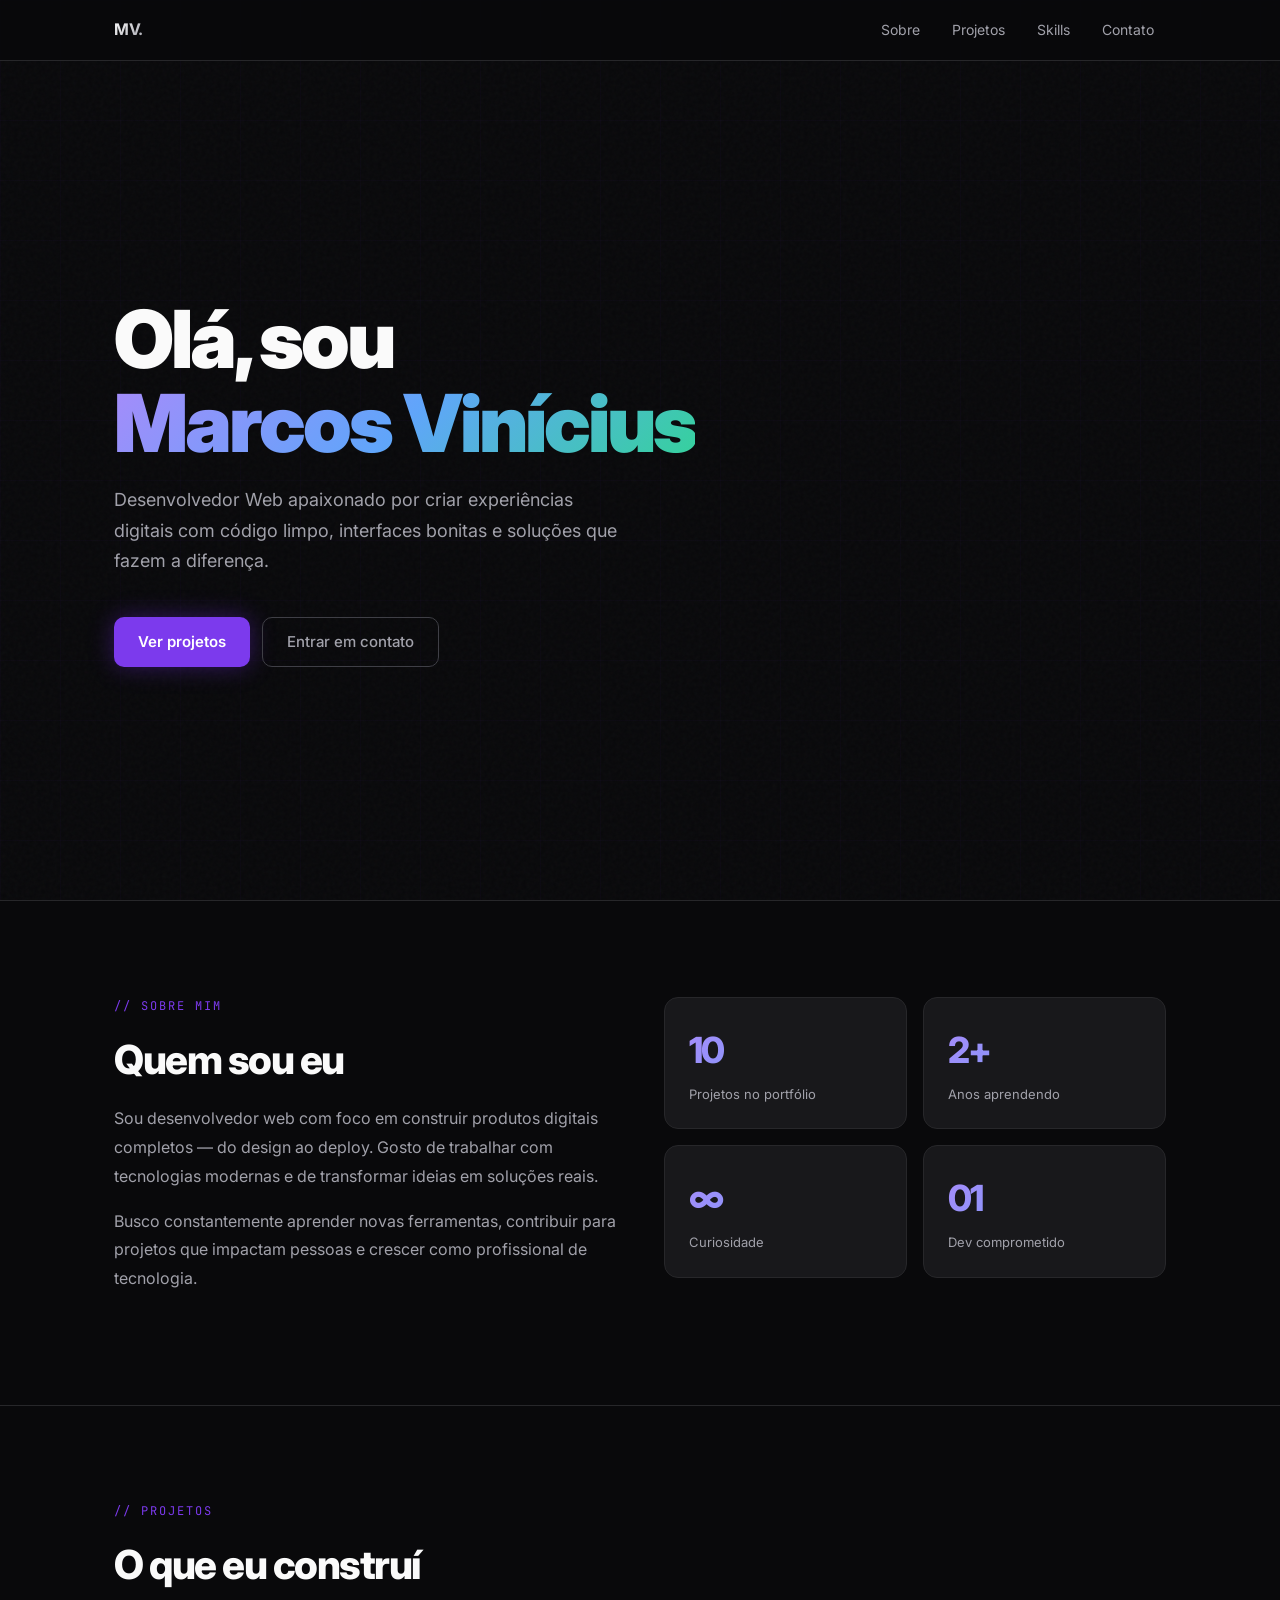
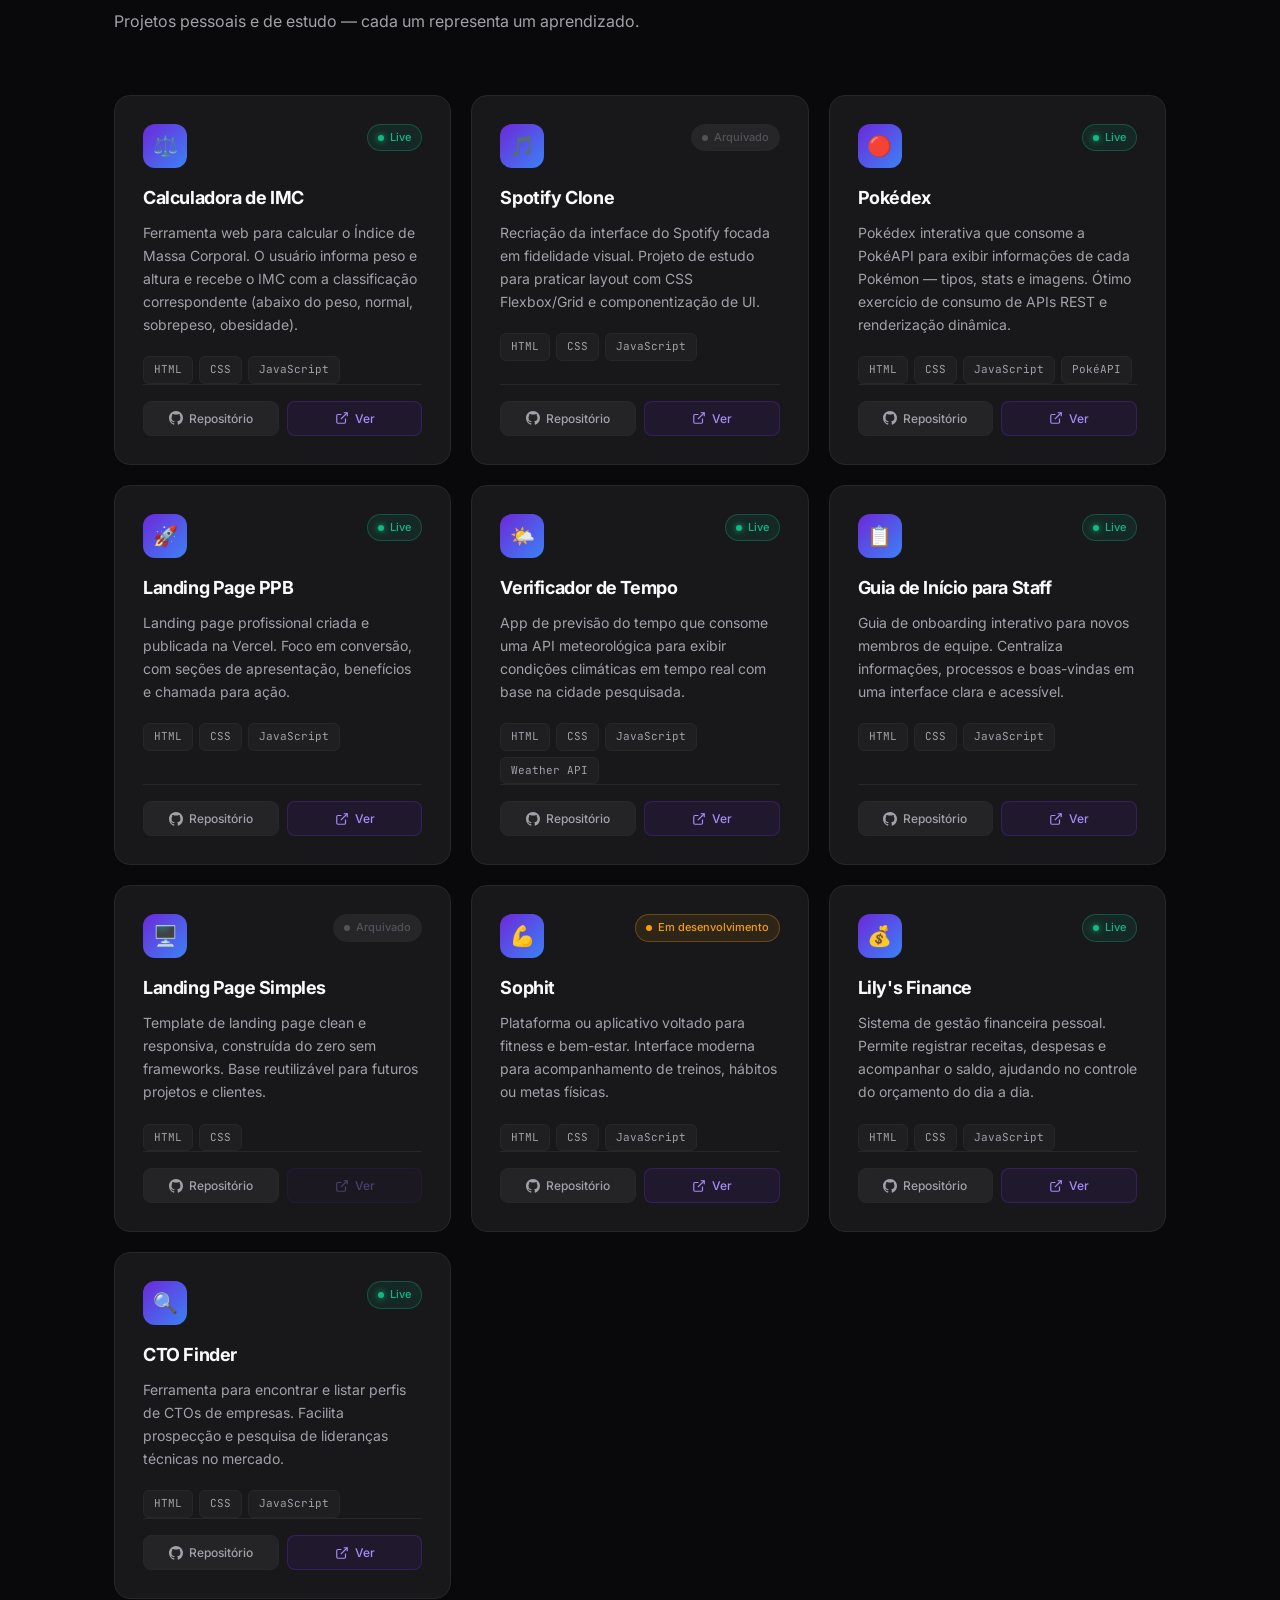
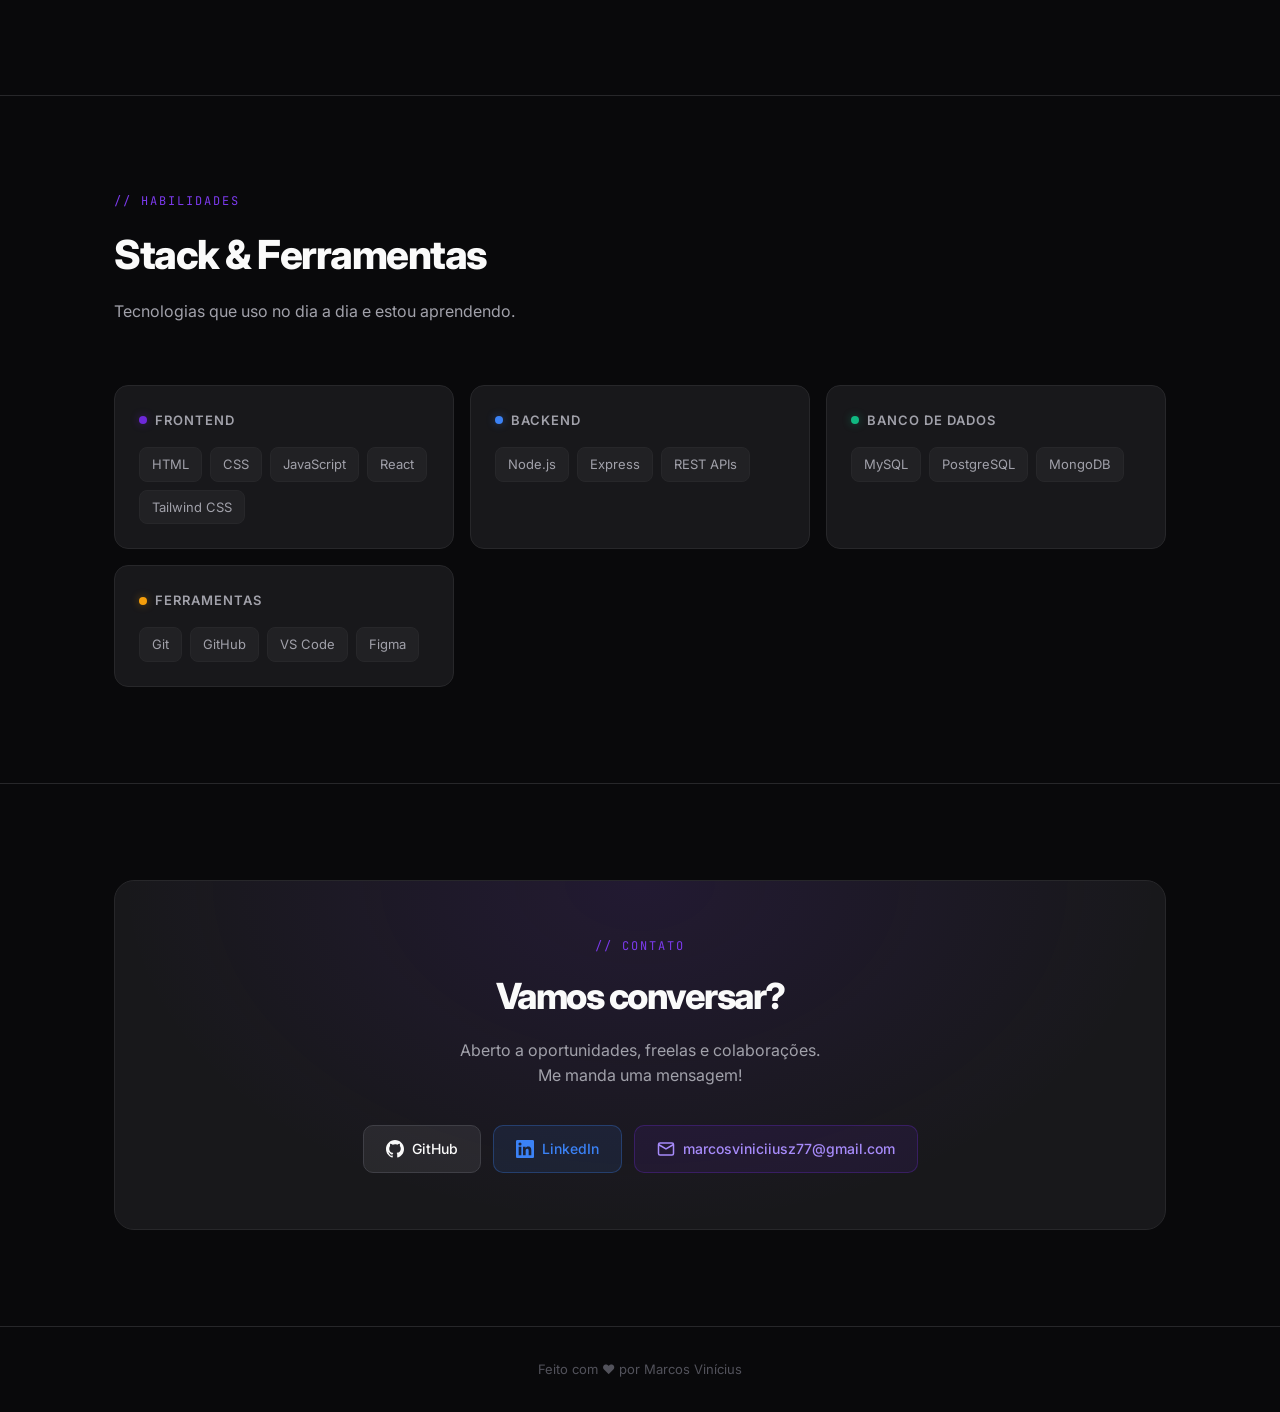
==== index.html @ c7d5b939 "first commit" ====
<!DOCTYPE html>
<html lang="pt-BR">
<head>
  <meta charset="UTF-8" />
  <meta name="viewport" content="width=device-width, initial-scale=1.0" />
  <title>Marcos Vinícius — Portfólio</title>

  <!-- Fontes -->
  <link rel="preconnect" href="https://fonts.googleapis.com" />
  <link href="https://fonts.googleapis.com/css2?family=Inter:wght@300;400;500;600;700;800;900&family=JetBrains+Mono:wght@400;500&display=swap" rel="stylesheet" />

  <!-- Estilos -->
  <link rel="stylesheet" href="style.css" />
</head>
<body>

  <!-- Background decorativo -->
  <div class="grid-bg"></div>
  <div class="noise"></div>

  <div class="content">

    <!-- ── Navegação ──────────────────────────── -->
    <nav>
      <div class="nav-inner">
        <span class="nav-logo">MV<span style="color:var(--accent-2);">.</span></span>
        <div class="nav-links">
          <a href="#sobre">Sobre</a>
          <a href="#projetos">Projetos</a>
          <a href="#skills">Skills</a>
          <a href="#contato">Contato</a>
        </div>
      </div>
    </nav>

    <!-- ── Hero ───────────────────────────────── -->
    <section id="hero">
      <div>
        <h1 class="hero-title">
          Olá, sou<br/>
          <span class="gradient">Marcos Vinícius</span>
        </h1>
        <p class="hero-sub">
          Desenvolvedor Web apaixonado por criar experiências digitais com código limpo,
          interfaces bonitas e soluções que fazem a diferença.
        </p>
        <div class="hero-btns">
          <a href="#projetos" class="btn-primary">Ver projetos</a>
          <a href="#contato"  class="btn-secondary">Entrar em contato</a>
        </div>
      </div>
    </section>

    <hr class="divider" />

    <!-- ── Sobre ──────────────────────────────── -->
    <section id="sobre">
      <div class="about-grid">
        <div class="about-text">
          <div class="section-label">// sobre mim</div>
          <h2 class="section-title">Quem sou eu</h2>
          <!-- ✏️ EDITE: atualize sua bio aqui -->
          <p>
            Sou desenvolvedor web com foco em construir produtos digitais completos — do design ao deploy.
            Gosto de trabalhar com tecnologias modernas e de transformar ideias em soluções reais.
          </p>
          <p>
            Busco constantemente aprender novas ferramentas, contribuir para projetos que impactam
            pessoas e crescer como profissional de tecnologia.
          </p>
        </div>
        <div class="about-stats">
          <div class="stat-card">
            <div class="stat-num" id="proj-count">0</div>
            <div class="stat-label">Projetos no portfólio</div>
          </div>
          <div class="stat-card">
            <div class="stat-num">2+</div>
            <div class="stat-label">Anos aprendendo</div>
          </div>
          <div class="stat-card">
            <div class="stat-num">∞</div>
            <div class="stat-label">Curiosidade</div>
          </div>
          <div class="stat-card">
            <div class="stat-num">01</div>
            <div class="stat-label">Dev comprometido</div>
          </div>
        </div>
      </div>
    </section>

    <hr class="divider" />

    <!-- ── Projetos ───────────────────────────── -->
    <section id="projetos">
      <div class="section-label">// projetos</div>
      <h2 class="section-title">O que eu construí</h2>
      <p class="section-sub">Projetos pessoais e de estudo — cada um representa um aprendizado.</p>
      <div class="projects-grid" id="projects-container"></div>
    </section>

    <hr class="divider" />

    <!-- ── Skills ────────────────────────────── -->
    <section id="skills">
      <div class="section-label">// habilidades</div>
      <h2 class="section-title">Stack & Ferramentas</h2>
      <p class="section-sub">Tecnologias que uso no dia a dia e estou aprendendo.</p>
      <div class="skills-grid" id="skills-container"></div>
    </section>

    <hr class="divider" />

    <!-- ── Contato ────────────────────────────── -->
    <section id="contato">
      <div class="contact-card">
        <div class="section-label" style="margin-bottom:12px;">// contato</div>
        <h2 class="contact-title">Vamos conversar?</h2>
        <p class="contact-sub">
          Aberto a oportunidades, freelas e colaborações.<br/>
          Me manda uma mensagem!
        </p>
        <div class="contact-links" id="contact-links"></div>
      </div>
    </section>

    <footer>
      <span>Feito com ❤️ por Marcos Vinícius</span>
    </footer>

  </div>

  <!-- Scripts -->
  <script src="script.js"></script>

</body>
</html>
---- style.css ----
/* ============================================================
   PORTFÓLIO — style.css
   ============================================================ */

*, *::before, *::after { box-sizing: border-box; margin: 0; padding: 0; }

:root {
  --bg: #09090b;
  --bg-card: #18181b;
  --bg-card-hover: #1f1f23;
  --border: #27272a;
  --border-accent: #3f3f46;
  --text: #fafafa;
  --text-muted: #a1a1aa;
  --text-subtle: #52525b;
  --accent: #6d28d9;
  --accent-2: #7c3aed;
  --accent-glow: rgba(109,40,217,0.4);
  --green: #10b981;
  --blue: #3b82f6;
  --orange: #f59e0b;
  --pink: #ec4899;
  --cyan: #06b6d4;
}

html { scroll-behavior: smooth; }

body {
  font-family: 'Inter', sans-serif;
  background: var(--bg);
  color: var(--text);
  line-height: 1.6;
  min-height: 100vh;
}

/* ── Scrollbar ─────────────────────────────────────────────── */
::-webkit-scrollbar { width: 6px; }
::-webkit-scrollbar-track { background: var(--bg); }
::-webkit-scrollbar-thumb { background: var(--border-accent); border-radius: 3px; }

/* ── Background decorativo ──────────────────────────────────── */
.grid-bg {
  position: fixed; inset: 0; z-index: 0; pointer-events: none;
  background-image:
    linear-gradient(rgba(109,40,217,0.03) 1px, transparent 1px),
    linear-gradient(90deg, rgba(109,40,217,0.03) 1px, transparent 1px);
  background-size: 60px 60px;
}

.noise {
  position: fixed; inset: 0; z-index: 0; pointer-events: none; opacity: 0.03;
  background-image: url("data:image/svg+xml,%3Csvg viewBox='0 0 256 256' xmlns='http://www.w3.org/2000/svg'%3E%3Cfilter id='n'%3E%3CfeTurbulence type='fractalNoise' baseFrequency='0.9' numOctaves='4' stitchTiles='stitch'/%3E%3C/filter%3E%3Crect width='100%25' height='100%25' filter='url(%23n)'/%3E%3C/svg%3E");
}

.content { position: relative; z-index: 1; }

/* ── Navegação ──────────────────────────────────────────────── */
nav {
  position: fixed; top: 0; left: 0; right: 0; z-index: 100;
  border-bottom: 1px solid var(--border);
  background: rgba(9,9,11,0.85);
  backdrop-filter: blur(20px);
}

.nav-inner {
  max-width: 1100px; margin: 0 auto;
  padding: 0 24px;
  height: 60px;
  display: flex; align-items: center; justify-content: space-between;
}

.nav-logo {
  font-weight: 700; font-size: 16px; letter-spacing: -0.5px;
  background: linear-gradient(135deg, #fff 0%, var(--text-muted) 100%);
  -webkit-background-clip: text; -webkit-text-fill-color: transparent;
}

.nav-links { display: flex; gap: 8px; }

.nav-links a {
  color: var(--text-muted); text-decoration: none; font-size: 14px;
  padding: 6px 12px; border-radius: 6px; transition: all .2s;
}

.nav-links a:hover { color: var(--text); background: rgba(255,255,255,0.05); }

/* ── Sections ───────────────────────────────────────────────── */
section { max-width: 1100px; margin: 0 auto; padding: 96px 24px; }

/* ── Hero ───────────────────────────────────────────────────── */
#hero {
  padding-top: 160px; padding-bottom: 96px;
  display: grid; align-items: center; min-height: 100vh;
}

.hero-badge {
  display: inline-flex; align-items: center; gap: 8px;
  background: rgba(109,40,217,0.1); border: 1px solid rgba(109,40,217,0.3);
  border-radius: 100px; padding: 6px 14px; font-size: 13px;
  color: #a78bfa; margin-bottom: 28px;
}

.hero-badge-dot {
  width: 6px; height: 6px; border-radius: 50%;
  background: var(--green);
  box-shadow: 0 0 6px var(--green);
  animation: pulse 2s infinite;
}

@keyframes pulse {
  0%, 100% { opacity: 1; }
  50% { opacity: 0.4; }
}

.hero-title {
  font-size: clamp(40px, 7vw, 80px);
  font-weight: 900; line-height: 1.05;
  letter-spacing: -3px; margin-bottom: 20px;
}

.hero-title .gradient {
  background: linear-gradient(135deg, #a78bfa 0%, #60a5fa 50%, #34d399 100%);
  -webkit-background-clip: text; -webkit-text-fill-color: transparent;
}

.hero-sub {
  font-size: 18px; color: var(--text-muted); max-width: 520px;
  line-height: 1.7; margin-bottom: 40px;
}

.hero-btns { display: flex; gap: 12px; flex-wrap: wrap; }

/* ── Botões ─────────────────────────────────────────────────── */
.btn-primary {
  display: inline-flex; align-items: center; gap: 8px;
  background: var(--accent-2); color: #fff;
  border: none; border-radius: 10px;
  padding: 12px 24px; font-size: 15px; font-weight: 600;
  cursor: pointer; text-decoration: none;
  transition: all .2s; box-shadow: 0 0 24px var(--accent-glow);
}

.btn-primary:hover {
  background: #7c3aed; transform: translateY(-1px);
  box-shadow: 0 0 36px var(--accent-glow);
}

.btn-secondary {
  display: inline-flex; align-items: center; gap: 8px;
  background: transparent; color: var(--text-muted);
  border: 1px solid var(--border-accent); border-radius: 10px;
  padding: 12px 24px; font-size: 15px; font-weight: 500;
  cursor: pointer; text-decoration: none; transition: all .2s;
}

.btn-secondary:hover {
  color: var(--text); border-color: var(--text-subtle);
  background: rgba(255,255,255,0.03);
}

/* ── Cabeçalhos de seção ────────────────────────────────────── */
.section-label {
  font-family: 'JetBrains Mono', monospace;
  font-size: 12px; color: var(--accent-2); letter-spacing: 2px;
  text-transform: uppercase; margin-bottom: 12px;
}

.section-title {
  font-size: clamp(28px, 4vw, 40px); font-weight: 800;
  letter-spacing: -1.5px; margin-bottom: 12px;
}

.section-sub {
  font-size: 16px; color: var(--text-muted); margin-bottom: 60px;
}

/* ── Divisor ────────────────────────────────────────────────── */
.divider { border: none; border-top: 1px solid var(--border); margin: 0; }

/* ── Sobre ──────────────────────────────────────────────────── */
.about-grid { display: grid; grid-template-columns: 1fr 1fr; gap: 48px; align-items: start; }

.about-text p { color: var(--text-muted); line-height: 1.8; margin-bottom: 16px; }

.about-stats { display: grid; grid-template-columns: 1fr 1fr; gap: 16px; }

.stat-card {
  background: var(--bg-card); border: 1px solid var(--border);
  border-radius: 14px; padding: 24px; transition: border-color .2s;
}

.stat-card:hover { border-color: var(--border-accent); }

.stat-num {
  font-size: 36px; font-weight: 800; letter-spacing: -2px;
  background: linear-gradient(135deg, #a78bfa, #60a5fa);
  -webkit-background-clip: text; -webkit-text-fill-color: transparent;
}

.stat-label { font-size: 13px; color: var(--text-muted); margin-top: 4px; }

/* ── Projetos ───────────────────────────────────────────────── */
.projects-grid { display: grid; grid-template-columns: repeat(auto-fill, minmax(320px, 1fr)); gap: 20px; }

.project-card {
  background: var(--bg-card); border: 1px solid var(--border);
  border-radius: 16px; padding: 28px;
  transition: all .25s;
  position: relative; overflow: hidden;
  display: flex; flex-direction: column;
}

.project-card::before {
  content: ''; position: absolute; inset: 0;
  background: linear-gradient(135deg, var(--accent-glow) 0%, transparent 60%);
  opacity: 0; transition: opacity .3s;
  pointer-events: none; /* ← impede bloqueio de cliques */
  z-index: 0;
}

.project-card:hover {
  border-color: rgba(109,40,217,0.5); transform: translateY(-3px);
  box-shadow: 0 20px 40px rgba(0,0,0,0.4);
}

.project-card:hover::before { opacity: 1; }

.project-header {
  display: flex; justify-content: space-between;
  align-items: flex-start; margin-bottom: 16px;
  position: relative; z-index: 1;
}

.project-icon {
  width: 44px; height: 44px; border-radius: 12px;
  background: linear-gradient(135deg, var(--accent), var(--blue));
  display: flex; align-items: center; justify-content: center;
  font-size: 20px;
}

.project-links { display: flex; gap: 8px; }

.project-link {
  width: 34px; height: 34px; border-radius: 8px;
  background: rgba(255,255,255,0.05); border: 1px solid var(--border);
  display: flex; align-items: center; justify-content: center;
  color: var(--text-muted); text-decoration: none;
  transition: all .2s;
}

.project-link:hover {
  color: var(--text); background: rgba(255,255,255,0.1);
  border-color: var(--border-accent);
}

.project-link svg { width: 16px; height: 16px; }

/* ── Rodapé do card com botões de link ──────────────────────── */
.project-footer {
  display: flex; gap: 8px;
  margin-top: auto;   /* empurra sempre para o fundo do card */
  padding-top: 16px;
  border-top: 1px solid var(--border);
  position: relative; z-index: 1;
}

.project-btn {
  display: inline-flex; align-items: center; gap: 6px;
  padding: 7px 14px; border-radius: 8px;
  font-size: 12px; font-weight: 500;
  text-decoration: none; transition: all .2s;
  flex: 1; justify-content: center; white-space: nowrap;
}

.project-btn svg { width: 14px; height: 14px; flex-shrink: 0; }

.project-btn-gh {
  background: rgba(255,255,255,0.05);
  border: 1px solid var(--border);
  color: var(--text-muted);
}
.project-btn-gh:hover {
  color: var(--text);
  background: rgba(255,255,255,0.1);
  border-color: var(--border-accent);
}

.project-btn-demo {
  background: rgba(109,40,217,0.1);
  border: 1px solid rgba(109,40,217,0.3);
  color: #a78bfa;
}
.project-btn-demo:hover {
  background: rgba(109,40,217,0.2);
  border-color: rgba(109,40,217,0.5);
  color: #c4b5fd;
}

.project-btn-disabled {
  opacity: 0.35;
  cursor: not-allowed;
  pointer-events: none;
}

.project-title { font-size: 18px; font-weight: 700; margin-bottom: 8px; letter-spacing: -0.4px; position: relative; z-index: 1; }

.project-desc { font-size: 14px; color: var(--text-muted); line-height: 1.65; margin-bottom: 20px; position: relative; z-index: 1; }

.project-tags { display: flex; flex-wrap: wrap; gap: 6px; position: relative; z-index: 1; }

.tag {
  font-family: 'JetBrains Mono', monospace;
  font-size: 11px; padding: 4px 10px; border-radius: 6px;
  border: 1px solid var(--border); color: var(--text-muted);
  background: rgba(255,255,255,0.03);
}

.project-status {
  display: inline-flex; align-items: center; gap: 6px;
  font-size: 11px; font-weight: 500;
  padding: 4px 10px; border-radius: 100px; margin-bottom: 12px;
}

.status-dot { width: 6px; height: 6px; border-radius: 50%; }

.status-live {
  background: rgba(16,185,129,0.1); color: var(--green);
  border: 1px solid rgba(16,185,129,0.3);
}
.status-live .status-dot { background: var(--green); box-shadow: 0 0 6px var(--green); }

.status-dev {
  background: rgba(245,158,11,0.1); color: var(--orange);
  border: 1px solid rgba(245,158,11,0.3);
}
.status-dev .status-dot { background: var(--orange); }

.status-archived {
  background: rgba(161,161,170,0.1); color: var(--text-subtle);
  border: 1px solid var(--border);
}
.status-archived .status-dot { background: var(--text-subtle); }

/* ── Skills ─────────────────────────────────────────────────── */
.skills-grid { display: grid; grid-template-columns: repeat(auto-fill, minmax(260px, 1fr)); gap: 16px; }

.skill-cat {
  background: var(--bg-card); border: 1px solid var(--border);
  border-radius: 14px; padding: 24px;
}

.skill-cat-title {
  font-size: 13px; font-weight: 600; color: var(--text-muted);
  text-transform: uppercase; letter-spacing: 1px; margin-bottom: 16px;
  display: flex; align-items: center; gap: 8px;
}

.skill-cat-dot { width: 8px; height: 8px; border-radius: 50%; }

.skill-list { display: flex; flex-wrap: wrap; gap: 8px; }

.skill-pill {
  font-size: 13px; padding: 6px 12px; border-radius: 8px;
  background: rgba(255,255,255,0.04); border: 1px solid var(--border);
  color: var(--text-muted); transition: all .2s;
}

.skill-pill:hover { color: var(--text); border-color: var(--border-accent); }

/* ── Contato ────────────────────────────────────────────────── */
.contact-card {
  background: var(--bg-card); border: 1px solid var(--border);
  border-radius: 20px; padding: 56px; text-align: center;
  background-image: radial-gradient(ellipse at 50% 0%, rgba(109,40,217,0.12) 0%, transparent 70%);
}

.contact-title { font-size: 36px; font-weight: 800; letter-spacing: -1.5px; margin-bottom: 12px; }

.contact-sub { color: var(--text-muted); margin-bottom: 36px; font-size: 16px; }

.contact-links { display: flex; justify-content: center; gap: 12px; flex-wrap: wrap; }

.contact-link {
  display: inline-flex; align-items: center; gap: 8px;
  padding: 12px 22px; border-radius: 10px;
  font-size: 14px; font-weight: 500;
  text-decoration: none; transition: all .2s;
}

.contact-link svg { width: 18px; height: 18px; }

.contact-link-gh {
  background: rgba(255,255,255,0.07); color: var(--text);
  border: 1px solid var(--border-accent);
}
.contact-link-gh:hover { background: rgba(255,255,255,0.12); }

.contact-link-li {
  background: rgba(59,130,246,0.1); color: var(--blue);
  border: 1px solid rgba(59,130,246,0.3);
}
.contact-link-li:hover { background: rgba(59,130,246,0.18); }

.contact-link-em {
  background: rgba(109,40,217,0.1); color: #a78bfa;
  border: 1px solid rgba(109,40,217,0.3);
}
.contact-link-em:hover { background: rgba(109,40,217,0.18); }

/* ── Footer ─────────────────────────────────────────────────── */
footer {
  border-top: 1px solid var(--border); text-align: center;
  padding: 32px 24px; color: var(--text-subtle); font-size: 13px;
}

/* ── Responsivo ─────────────────────────────────────────────── */
@media (max-width: 768px) {
  .about-grid { grid-template-columns: 1fr; }
  .nav-links { display: none; }
  .contact-card { padding: 36px 24px; }
}
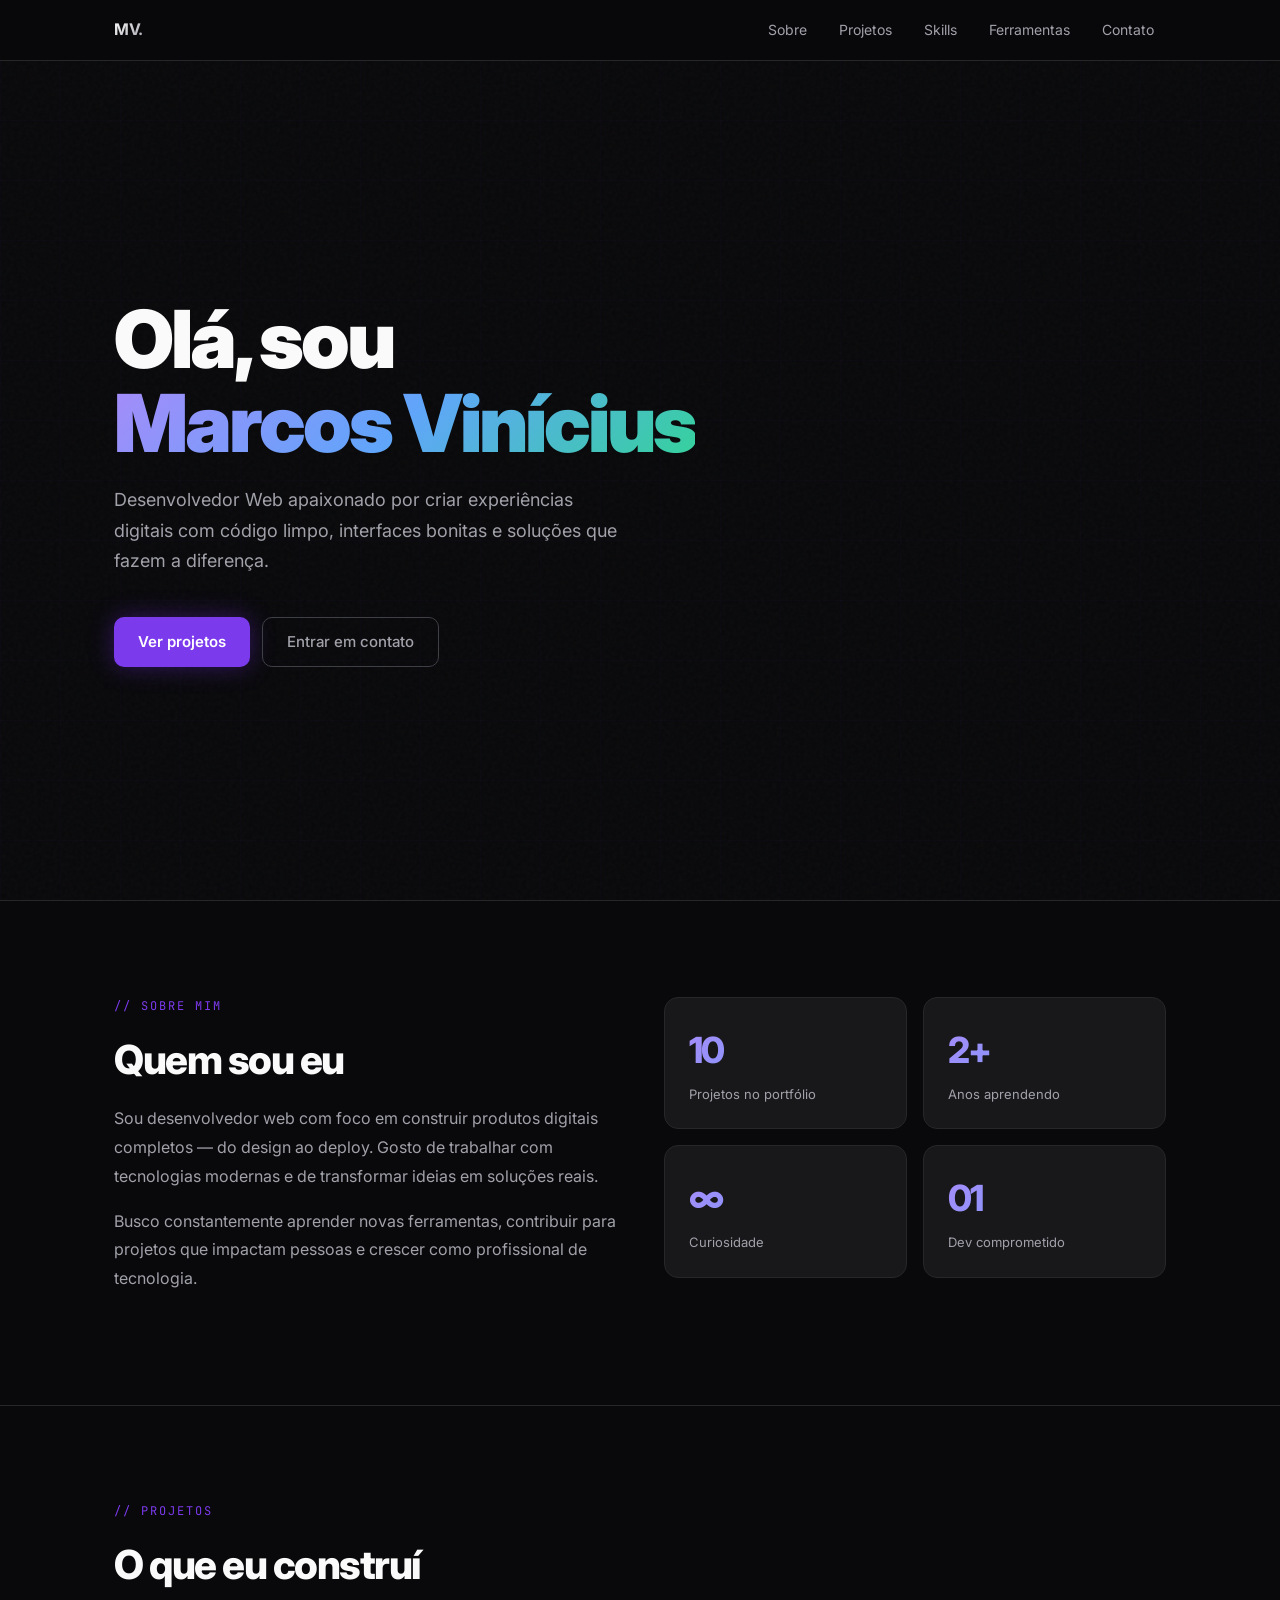
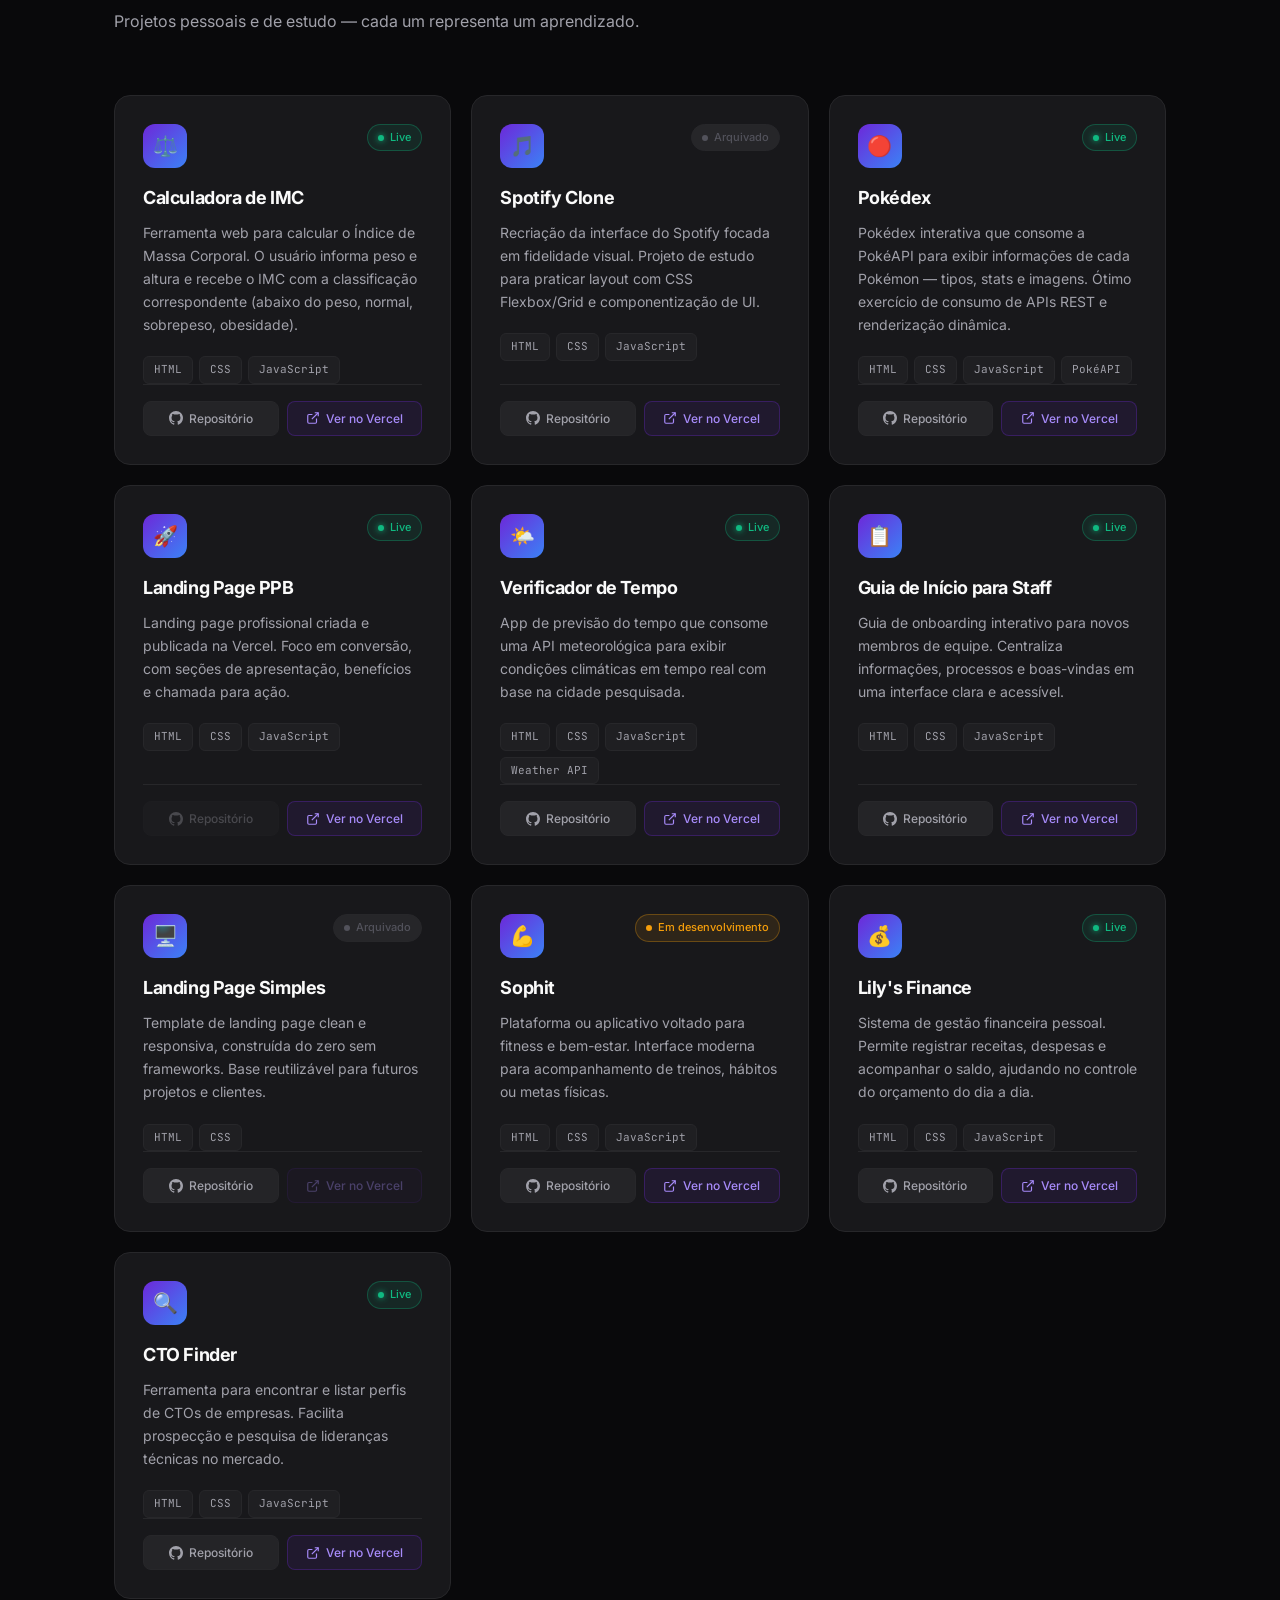
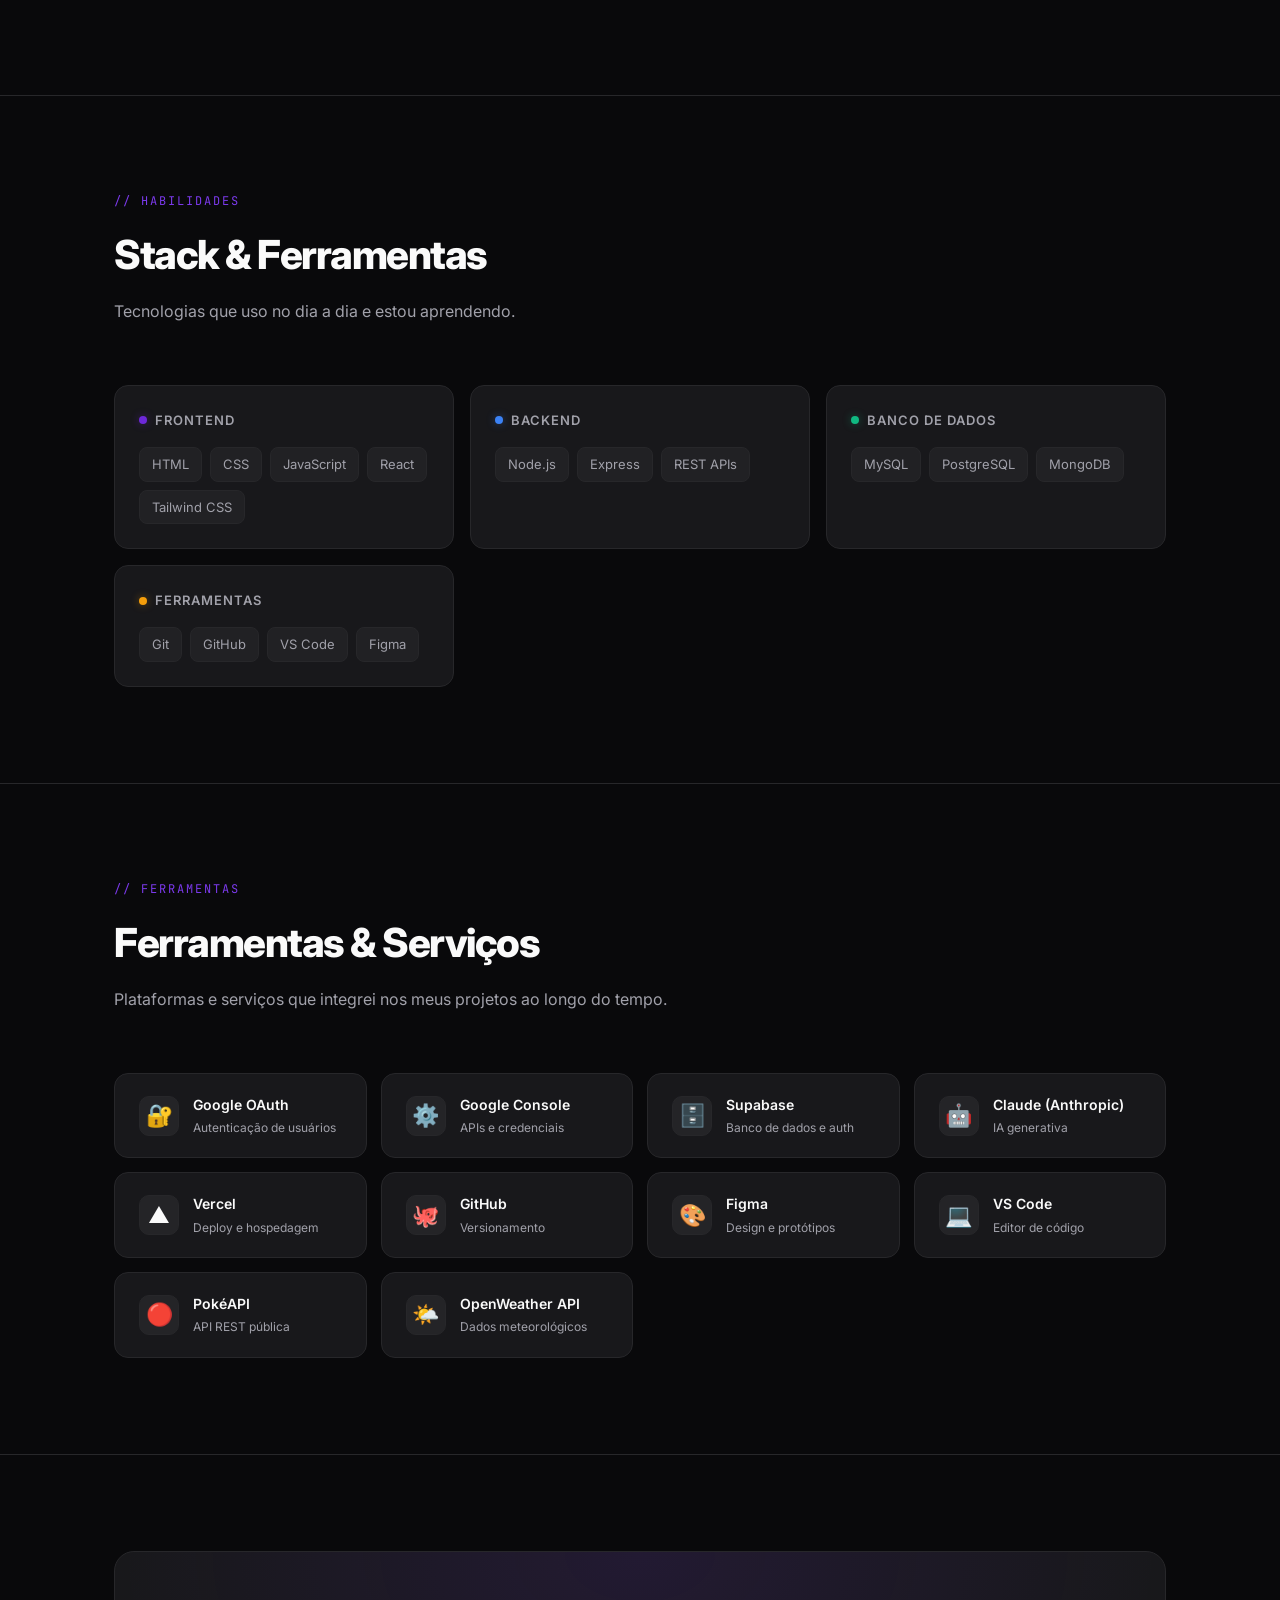
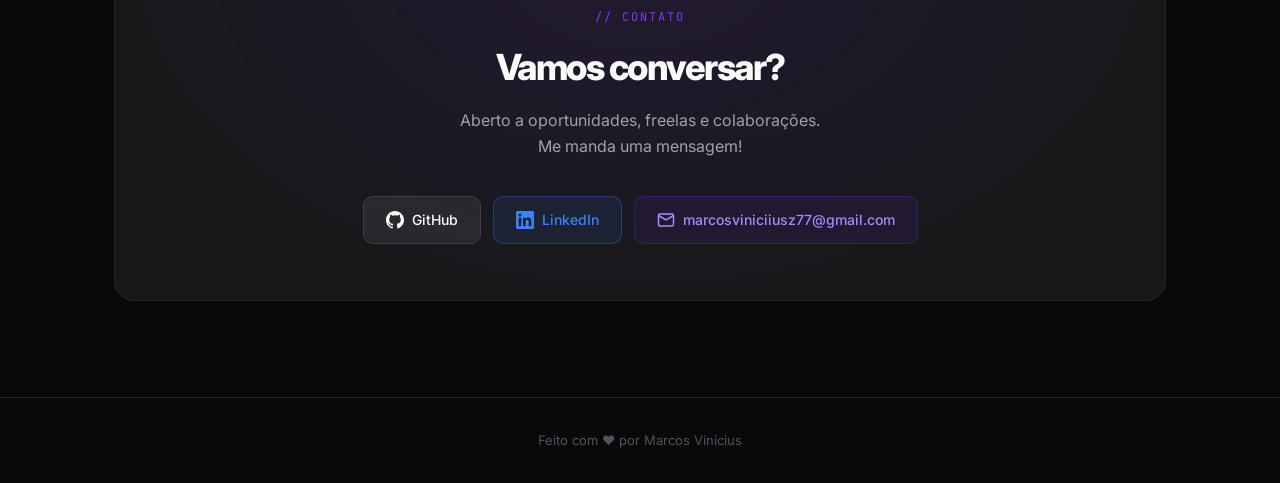
==== commit 998c2fee: "update index" ====
--- a/index.html
+++ b/index.html
@@ -28,6 +28,7 @@
           <a href="#sobre">Sobre</a>
           <a href="#projetos">Projetos</a>
           <a href="#skills">Skills</a>
+          <a href="#ferramentas">Ferramentas</a>
           <a href="#contato">Contato</a>
         </div>
       </div>
@@ -112,6 +113,16 @@
 
     <hr class="divider" />
 
+    <!-- ── Ferramentas ───────────────────────── -->
+    <section id="ferramentas">
+      <div class="section-label">// ferramentas</div>
+      <h2 class="section-title">Ferramentas & Serviços</h2>
+      <p class="section-sub">Plataformas e serviços que integrei nos meus projetos ao longo do tempo.</p>
+      <div class="tools-grid" id="tools-container"></div>
+    </section>
+
+    <hr class="divider" />
+
     <!-- ── Contato ────────────────────────────── -->
     <section id="contato">
       <div class="contact-card">
@@ -135,4 +146,4 @@
   <script src="script.js"></script>
 
 </body>
-</html>
+</html>
--- a/style.css
+++ b/style.css
@@ -367,6 +367,81 @@
 
 .skill-pill:hover { color: var(--text); border-color: var(--border-accent); }
 
+/* ── Ferramentas ────────────────────────────────────────────── */
+.tools-grid {
+  display: grid;
+  grid-template-columns: repeat(auto-fill, minmax(200px, 1fr));
+  gap: 14px;
+}
+
+.tool-card {
+  background: var(--bg-card); border: 1px solid var(--border);
+  border-radius: 14px; padding: 20px 24px;
+  display: flex; align-items: center; gap: 14px;
+  transition: all .2s;
+  position: relative; overflow: hidden;
+}
+
+.tool-card::before {
+  content: ''; position: absolute; inset: 0;
+  opacity: 0; transition: opacity .3s;
+  pointer-events: none;
+}
+
+.tool-card:hover {
+  transform: translateY(-2px);
+  box-shadow: 0 12px 30px rgba(0,0,0,0.3);
+}
+
+.tool-card:hover::before { opacity: 1; }
+
+.tool-logo {
+  width: 40px; height: 40px; border-radius: 10px;
+  display: flex; align-items: center; justify-content: center;
+  font-size: 22px; flex-shrink: 0;
+  background: rgba(255,255,255,0.05);
+  border: 1px solid var(--border);
+}
+
+.tool-logo img {
+  width: 26px; height: 26px; object-fit: contain;
+  border-radius: 4px;
+}
+
+.tool-info { min-width: 0; position: relative; z-index: 1; }
+
+.tool-name {
+  font-size: 14px; font-weight: 600; color: var(--text);
+  white-space: nowrap; overflow: hidden; text-overflow: ellipsis;
+}
+
+.tool-desc {
+  font-size: 12px; color: var(--text-muted); margin-top: 2px;
+  white-space: nowrap; overflow: hidden; text-overflow: ellipsis;
+}
+
+/* Cor de destaque por categoria de ferramenta */
+.tool-card[data-color="blue"]:hover   { border-color: rgba(59,130,246,0.5); }
+.tool-card[data-color="blue"]::before { background: radial-gradient(ellipse at 0% 50%, rgba(59,130,246,0.08), transparent 70%); }
+
+.tool-card[data-color="green"]:hover   { border-color: rgba(16,185,129,0.5); }
+.tool-card[data-color="green"]::before { background: radial-gradient(ellipse at 0% 50%, rgba(16,185,129,0.08), transparent 70%); }
+
+.tool-card[data-color="purple"]:hover   { border-color: rgba(109,40,217,0.5); }
+.tool-card[data-color="purple"]::before { background: radial-gradient(ellipse at 0% 50%, rgba(109,40,217,0.08), transparent 70%); }
+
+.tool-card[data-color="orange"]:hover   { border-color: rgba(245,158,11,0.5); }
+.tool-card[data-color="orange"]::before { background: radial-gradient(ellipse at 0% 50%, rgba(245,158,11,0.08), transparent 70%); }
+
+.tool-card[data-color="red"]:hover   { border-color: rgba(239,68,68,0.5); }
+.tool-card[data-color="red"]::before { background: radial-gradient(ellipse at 0% 50%, rgba(239,68,68,0.08), transparent 70%); }
+
+.tool-card[data-color="cyan"]:hover   { border-color: rgba(6,182,212,0.5); }
+.tool-card[data-color="cyan"]::before { background: radial-gradient(ellipse at 0% 50%, rgba(6,182,212,0.08), transparent 70%); }
+
+.tool-card[data-color="pink"]:hover   { border-color: rgba(236,72,153,0.5); }
+.tool-card[data-color="pink"]::before { background: radial-gradient(ellipse at 0% 50%, rgba(236,72,153,0.08), transparent 70%); }
+
 /* ── Contato ────────────────────────────────────────────────── */
 .contact-card {
   background: var(--bg-card); border: 1px solid var(--border);
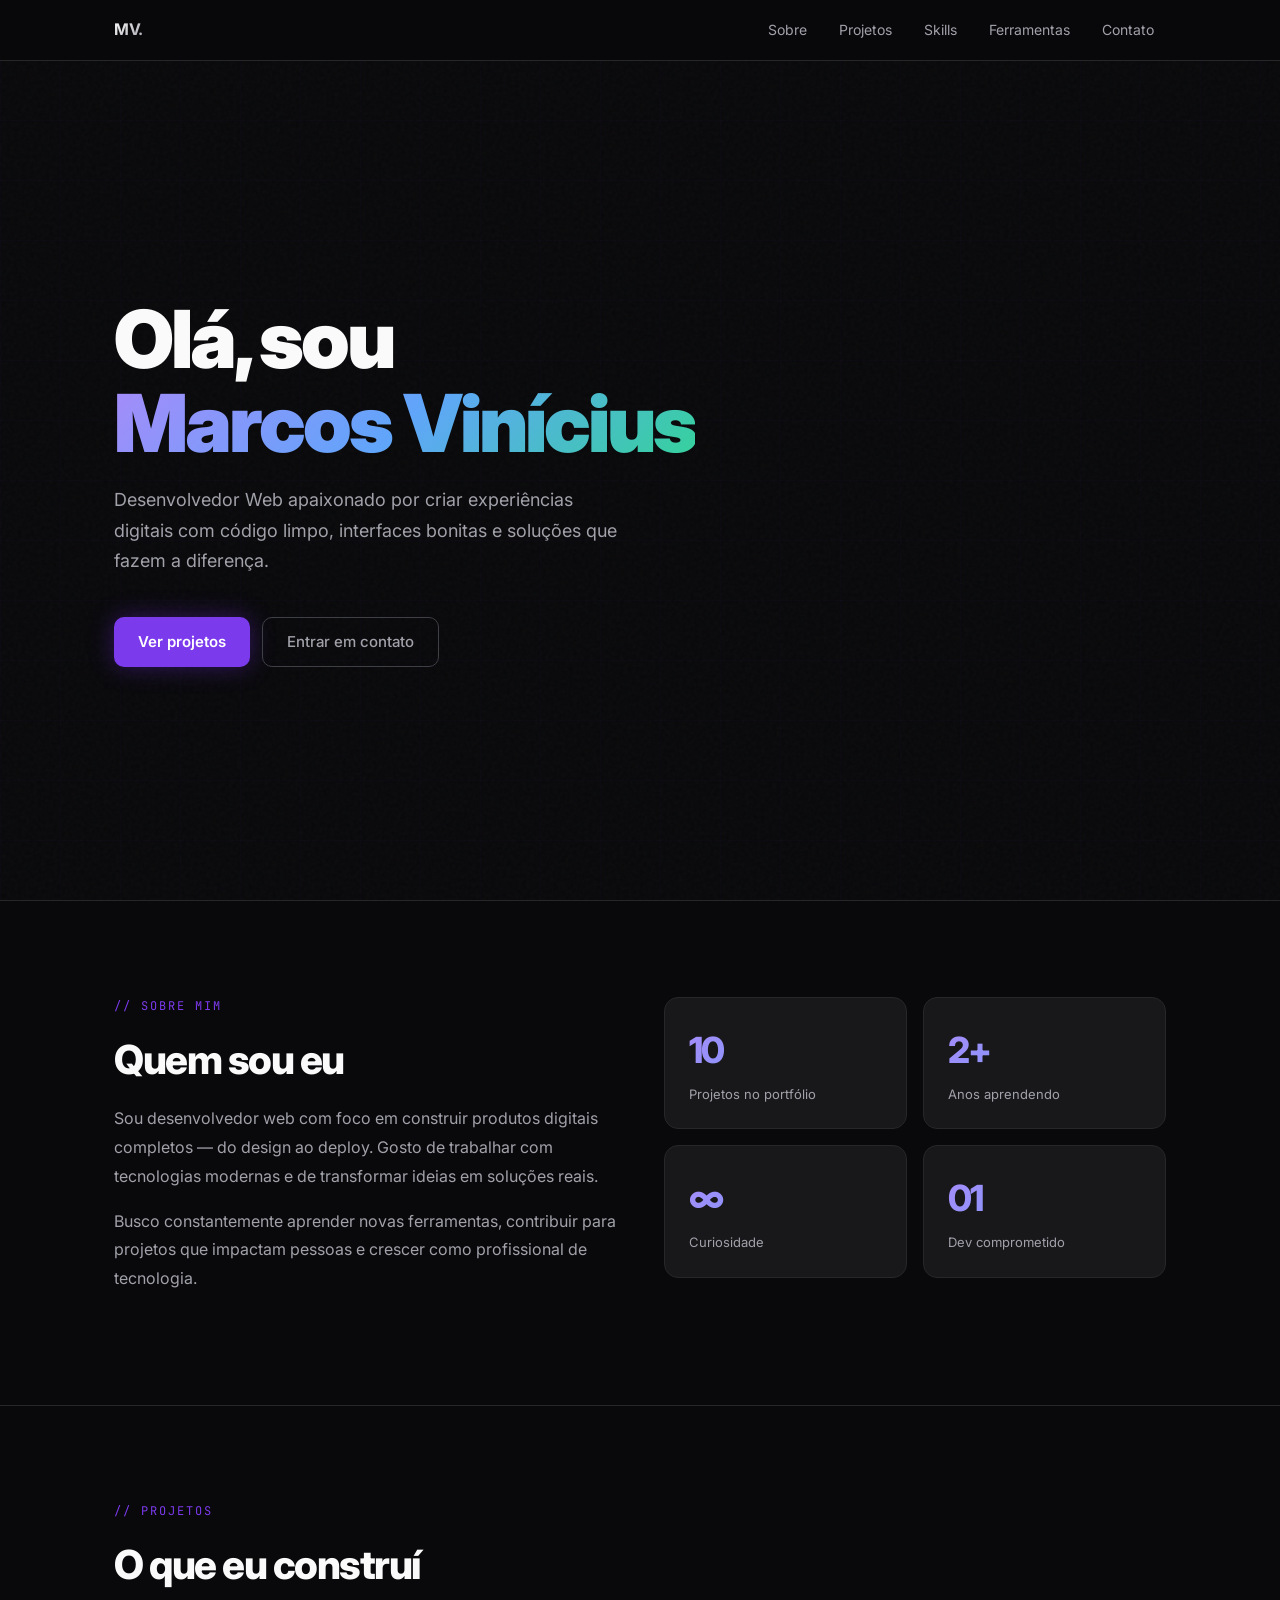
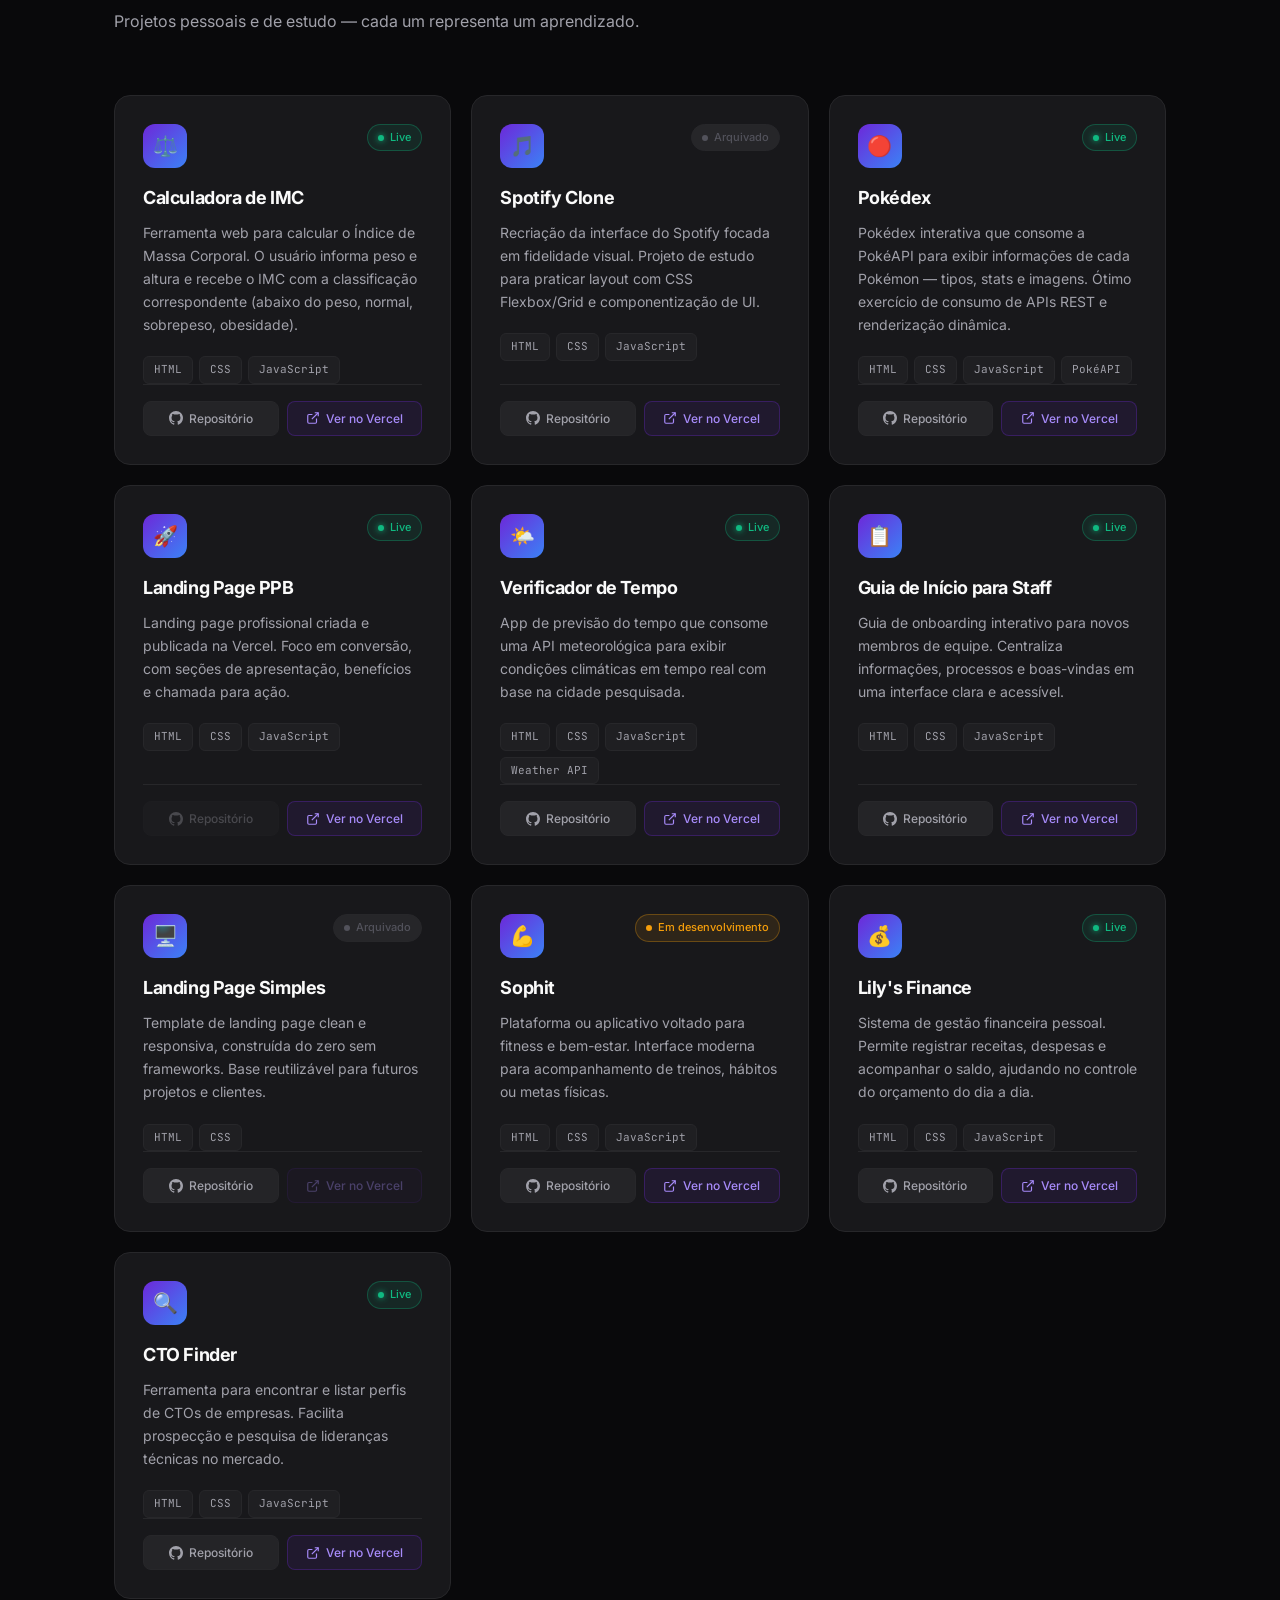
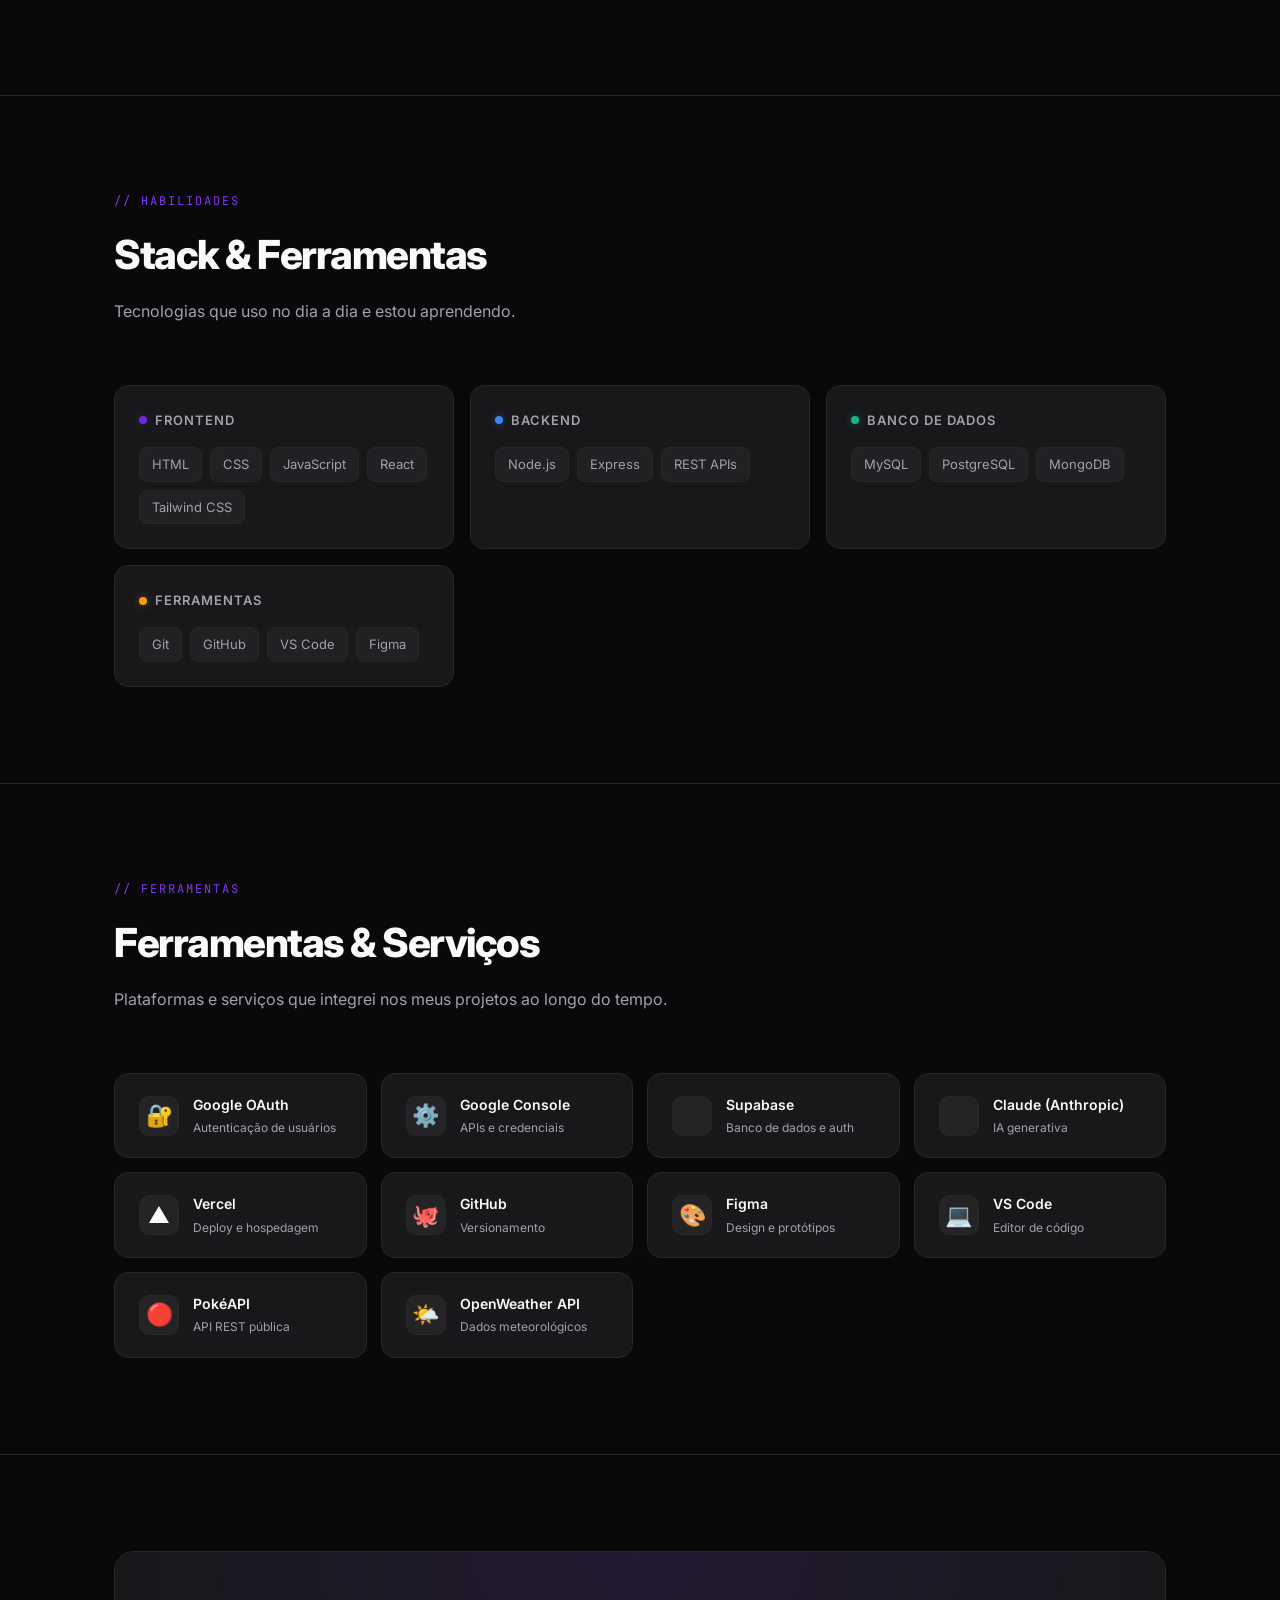
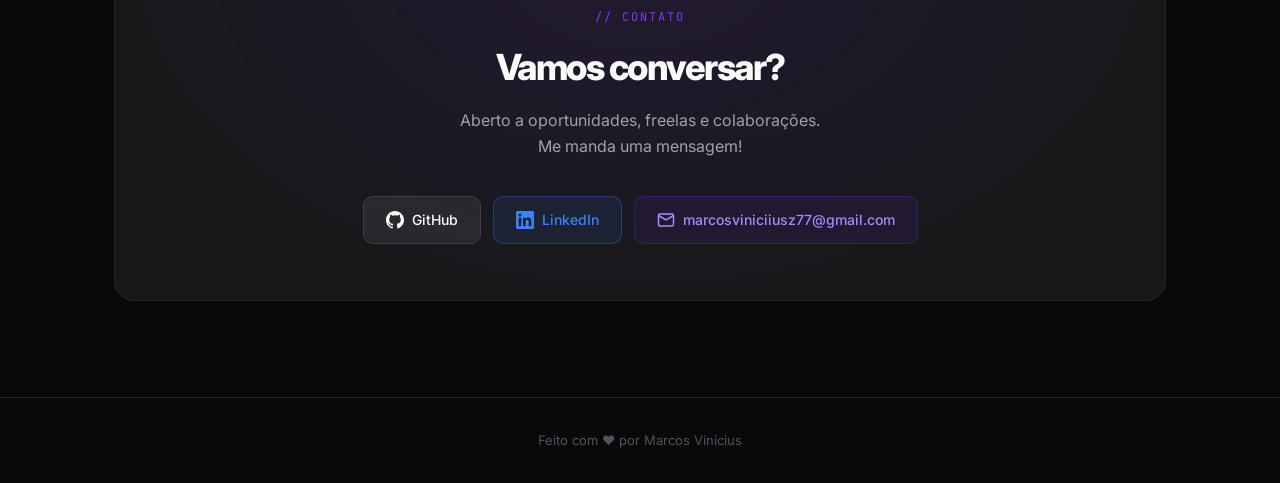
==== commit 45d3e094: "remove comments" ====
--- a/index.html
+++ b/index.html
@@ -5,22 +5,18 @@
   <meta name="viewport" content="width=device-width, initial-scale=1.0" />
   <title>Marcos Vinícius — Portfólio</title>
 
-  <!-- Fontes -->
   <link rel="preconnect" href="https://fonts.googleapis.com" />
   <link href="https://fonts.googleapis.com/css2?family=Inter:wght@300;400;500;600;700;800;900&family=JetBrains+Mono:wght@400;500&display=swap" rel="stylesheet" />
 
-  <!-- Estilos -->
   <link rel="stylesheet" href="style.css" />
 </head>
 <body>
 
-  <!-- Background decorativo -->
   <div class="grid-bg"></div>
   <div class="noise"></div>
 
   <div class="content">
 
-    <!-- ── Navegação ──────────────────────────── -->
     <nav>
       <div class="nav-inner">
         <span class="nav-logo">MV<span style="color:var(--accent-2);">.</span></span>
@@ -34,7 +30,6 @@
       </div>
     </nav>
 
-    <!-- ── Hero ───────────────────────────────── -->
     <section id="hero">
       <div>
         <h1 class="hero-title">
@@ -54,13 +49,12 @@
 
     <hr class="divider" />
 
-    <!-- ── Sobre ──────────────────────────────── -->
     <section id="sobre">
       <div class="about-grid">
         <div class="about-text">
           <div class="section-label">// sobre mim</div>
           <h2 class="section-title">Quem sou eu</h2>
-          <!-- ✏️ EDITE: atualize sua bio aqui -->
+          
           <p>
             Sou desenvolvedor web com foco em construir produtos digitais completos — do design ao deploy.
             Gosto de trabalhar com tecnologias modernas e de transformar ideias em soluções reais.
@@ -93,7 +87,6 @@
 
     <hr class="divider" />
 
-    <!-- ── Projetos ───────────────────────────── -->
     <section id="projetos">
       <div class="section-label">// projetos</div>
       <h2 class="section-title">O que eu construí</h2>
@@ -103,7 +96,6 @@
 
     <hr class="divider" />
 
-    <!-- ── Skills ────────────────────────────── -->
     <section id="skills">
       <div class="section-label">// habilidades</div>
       <h2 class="section-title">Stack & Ferramentas</h2>
@@ -113,7 +105,6 @@
 
     <hr class="divider" />
 
-    <!-- ── Ferramentas ───────────────────────── -->
     <section id="ferramentas">
       <div class="section-label">// ferramentas</div>
       <h2 class="section-title">Ferramentas & Serviços</h2>
@@ -123,7 +114,6 @@
 
     <hr class="divider" />
 
-    <!-- ── Contato ────────────────────────────── -->
     <section id="contato">
       <div class="contact-card">
         <div class="section-label" style="margin-bottom:12px;">// contato</div>
@@ -142,7 +132,6 @@
 
   </div>
 
-  <!-- Scripts -->
   <script src="script.js"></script>
 
 </body>
